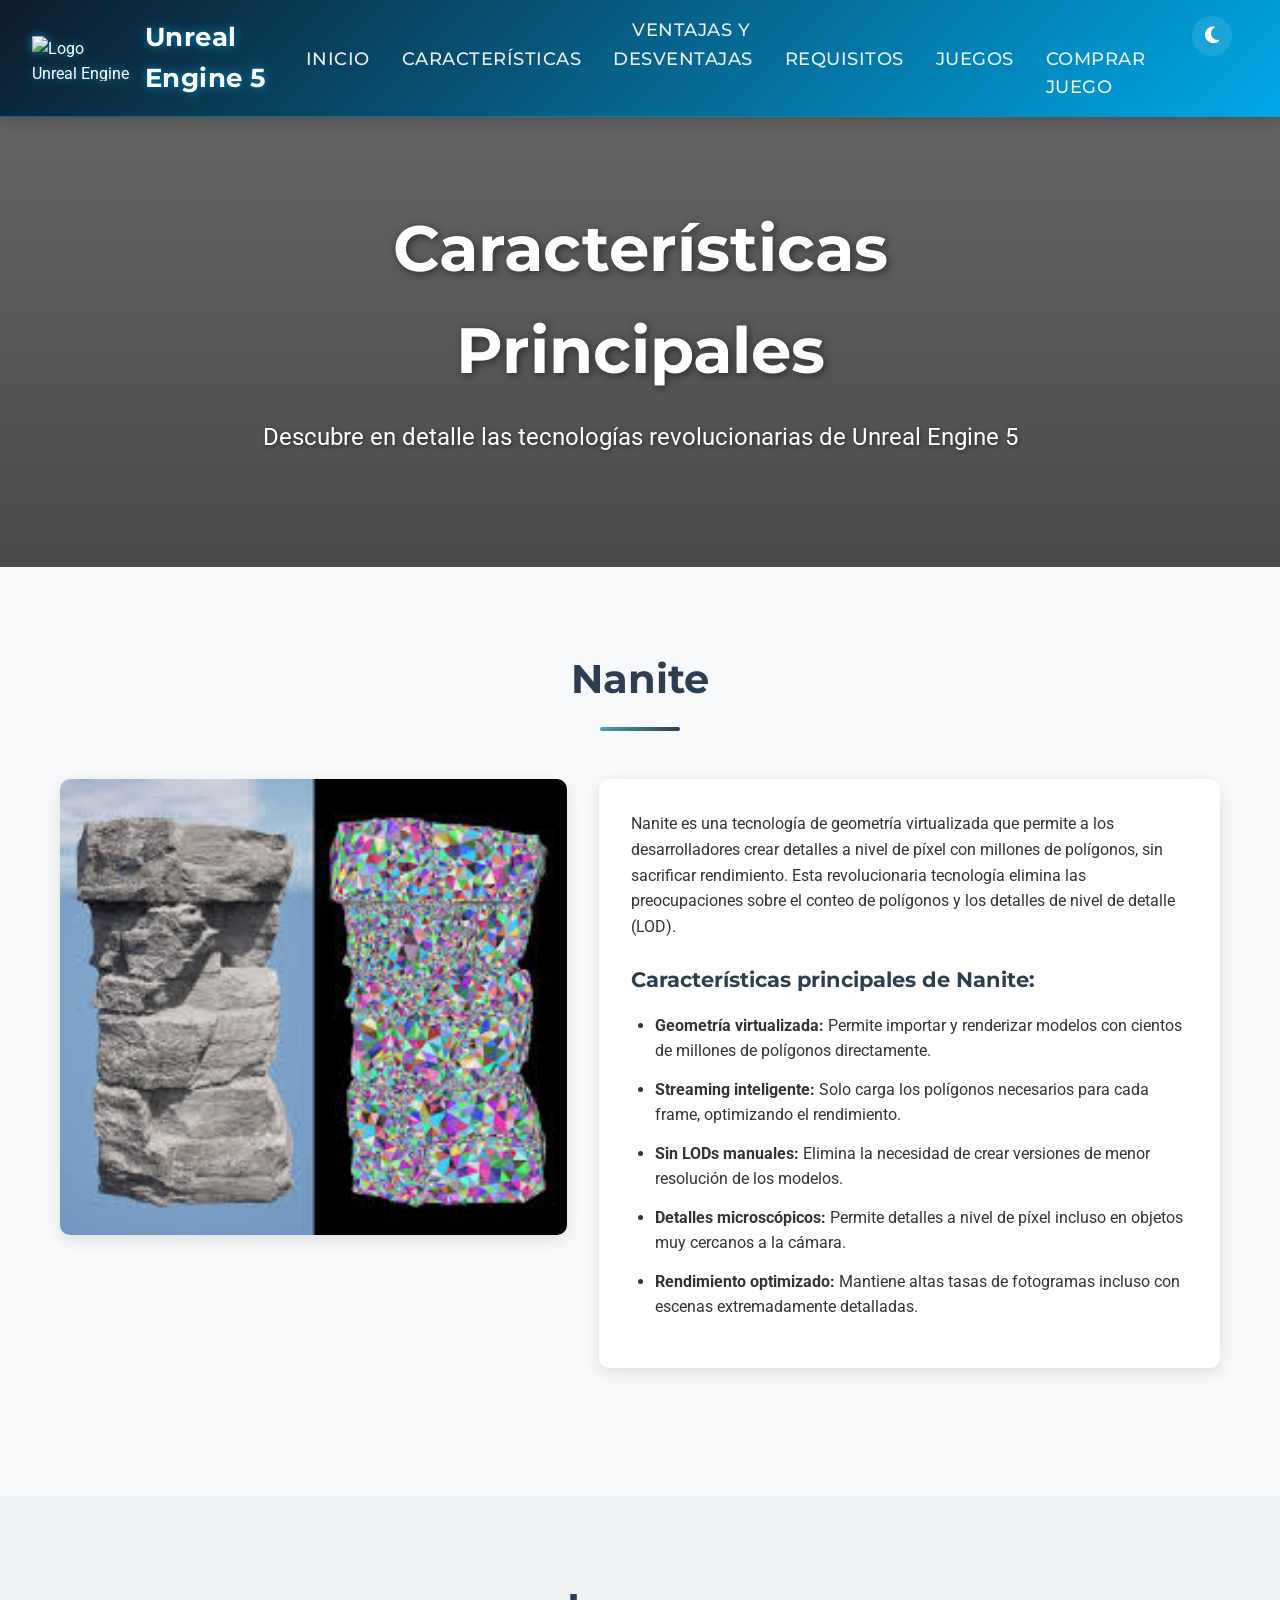
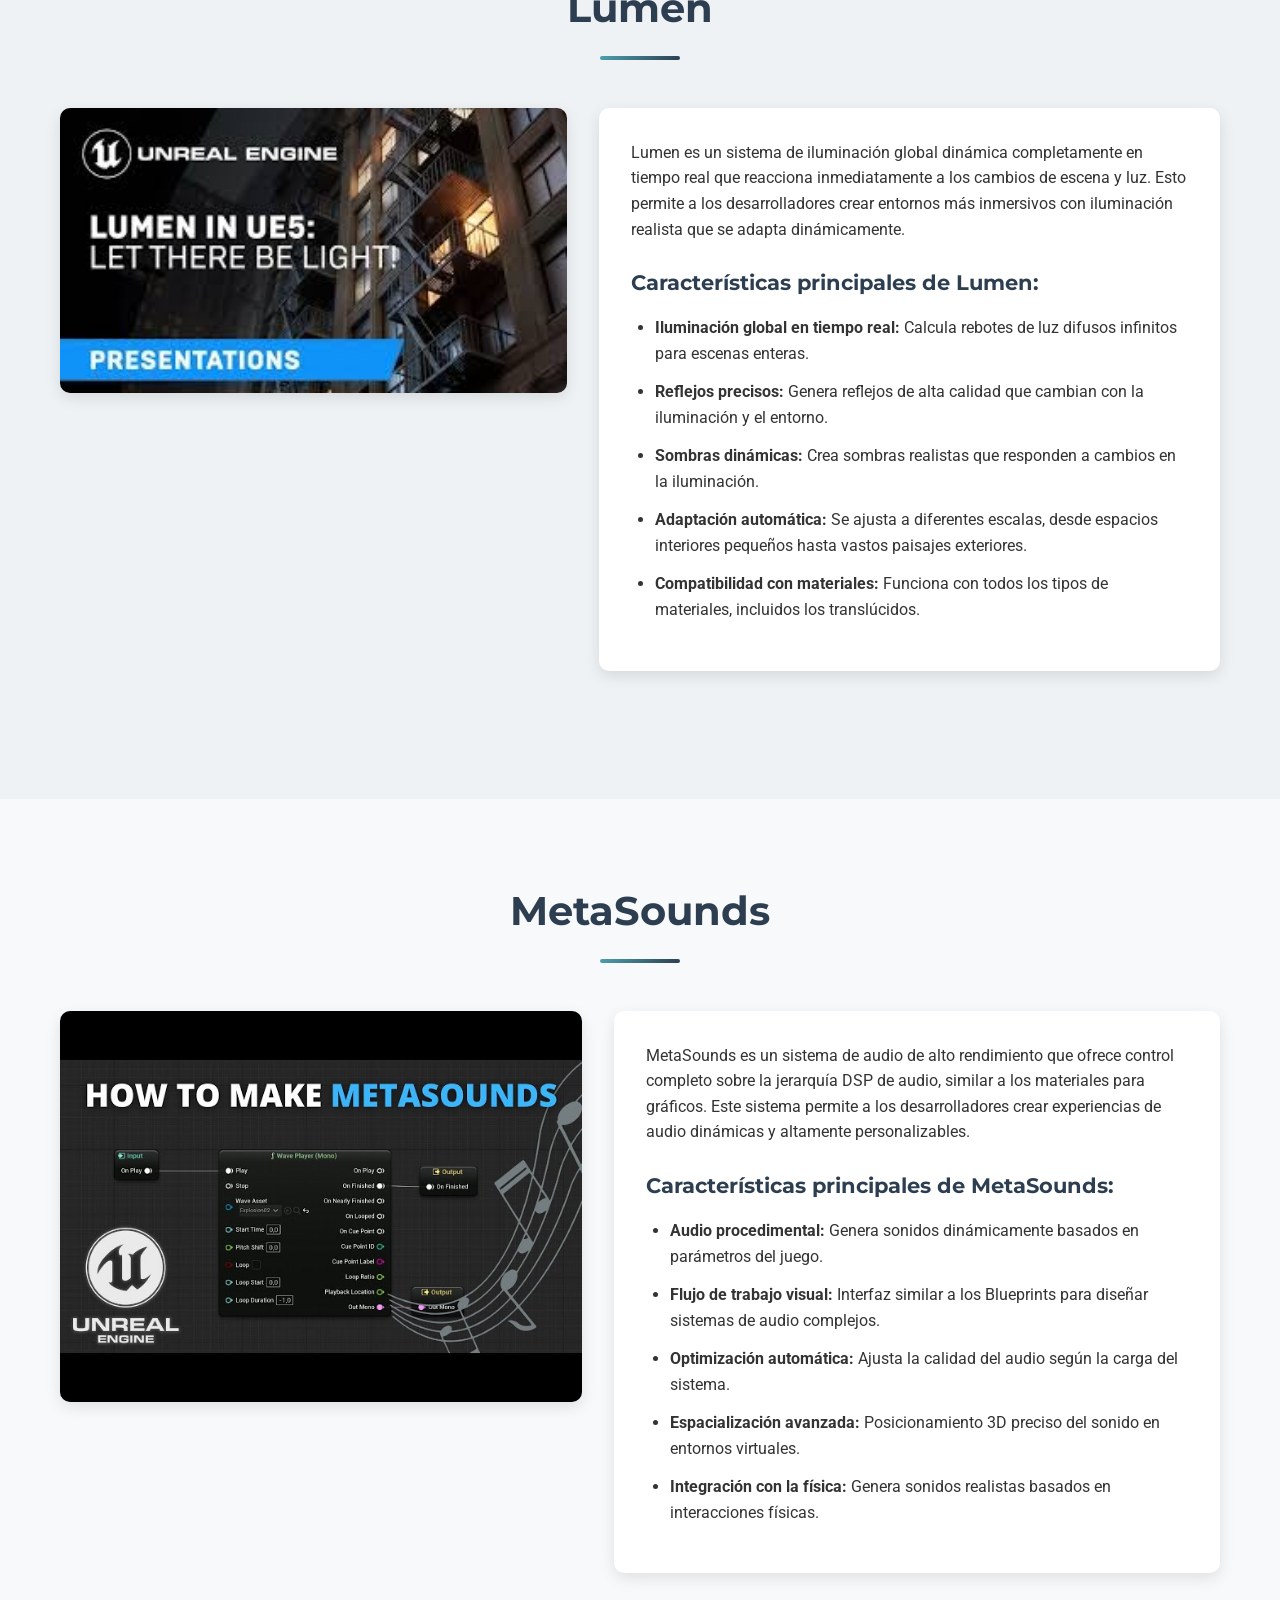
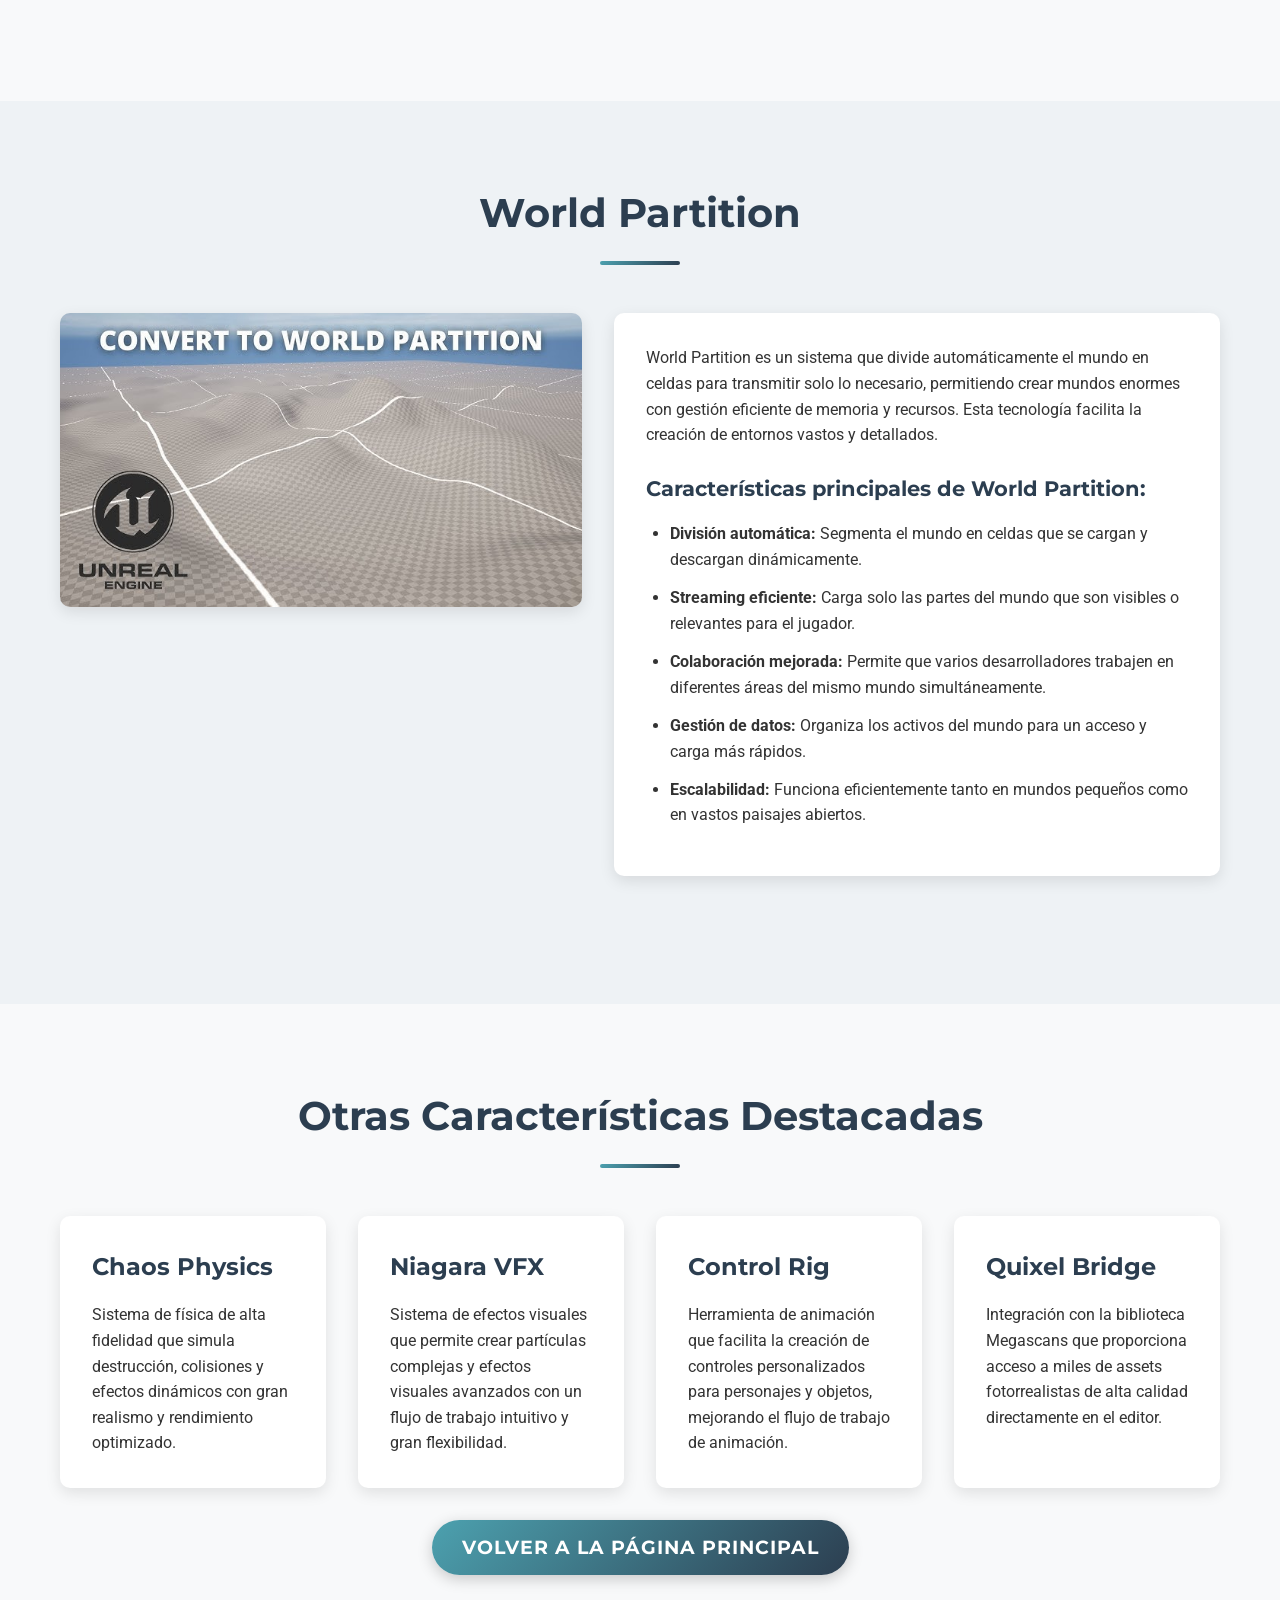
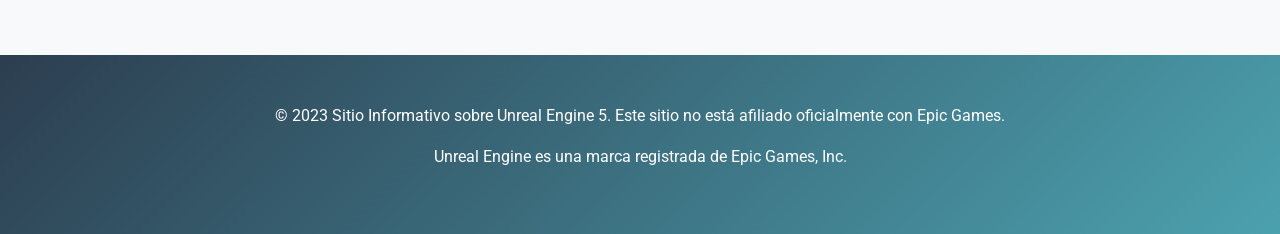
==== caracteristicas-principales.html @ cfc48476 "Initial commit: Unreal Engine 5 website" ====
<!DOCTYPE html>
<html lang="es">
<head>
    <meta charset="UTF-8">
    <meta name="viewport" content="width=device-width, initial-scale=1.0">
    <link rel="stylesheet" href="style.css">
    <link rel="stylesheet" href="https://cdnjs.cloudflare.com/ajax/libs/font-awesome/6.4.0/css/all.min.css">
    <script src="script.js" defer></script>
    <title>Características Principales de Unreal Engine 5</title>
    <link rel="preconnect" href="https://fonts.googleapis.com">
    <link rel="preconnect" href="https://fonts.gstatic.com" crossorigin>
    <link href="https://fonts.googleapis.com/css2?family=Montserrat:wght@400;500;700&family=Roboto:wght@300;400;700&display=swap" rel="stylesheet">
</head>
<body>
    <nav class="navbar">
        <div class="navbar__logo">
            <img src="https://upload.wikimedia.org/wikipedia/commons/d/da/Unreal_Engine_Logo.svg" alt="Logo Unreal Engine">
            <span>Unreal Engine 5</span>
        </div>
        <ul class="navbar__list">
            <li class="navbar__item"><a href="index.html#inicio">Inicio</a></li>
            <li class="navbar__item"><a href="index.html#caracteristicas">Características</a></li>
            <li class="navbar__item"><a href="index.html#ventajas">Ventajas y Desventajas</a></li>
            <li class="navbar__item"><a href="index.html#requisitos">Requisitos</a></li>
            <li class="navbar__item"><a href="index.html#juegos">Juegos</a></li>
            <li class="navbar__item"><a href="index.html#comprar">Comprar Juego</a></li>
            <li class="navbar__item">
                <button id="theme-toggle" class="theme-toggle" aria-label="Cambiar tema">
                    <i id="theme-icon" class="fas fa-moon"></i>
                </button>
            </li>
        </ul>
    </nav>

    <header class="hero hero--small">
        <div class="hero__content">
            <h1>Características Principales</h1>
            <p>Descubre en detalle las tecnologías revolucionarias de Unreal Engine 5</p>
        </div>
    </header>

    <main>
        <section class="section">
            <div class="container">
                <h2 class="section__title">Nanite</h2>
                <div class="feature-detailed">
                    <img src="assets/img/Nanite.jpg" alt="Nanite" class="feature-image">
                    <div class="feature-content">
                        <p>Nanite es una tecnología de geometría virtualizada que permite a los desarrolladores crear detalles a nivel de píxel con millones de polígonos, sin sacrificar rendimiento. Esta revolucionaria tecnología elimina las preocupaciones sobre el conteo de polígonos y los detalles de nivel de detalle (LOD).</p>
                        
                        <h3>Características principales de Nanite:</h3>
                        <ul>
                            <li><strong>Geometría virtualizada:</strong> Permite importar y renderizar modelos con cientos de millones de polígonos directamente.</li>
                            <li><strong>Streaming inteligente:</strong> Solo carga los polígonos necesarios para cada frame, optimizando el rendimiento.</li>
                            <li><strong>Sin LODs manuales:</strong> Elimina la necesidad de crear versiones de menor resolución de los modelos.</li>
                            <li><strong>Detalles microscópicos:</strong> Permite detalles a nivel de píxel incluso en objetos muy cercanos a la cámara.</li>
                            <li><strong>Rendimiento optimizado:</strong> Mantiene altas tasas de fotogramas incluso con escenas extremadamente detalladas.</li>
                        </ul>
                    </div>
                </div>
            </div>
        </section>

        <section class="section section--alt">
            <div class="container">
                <h2 class="section__title">Lumen</h2>
                <div class="feature-detailed">
                    <img src="assets/img/lumen.jpg" alt="Lumen" class="feature-image">
                    <div class="feature-content">
                        <p>Lumen es un sistema de iluminación global dinámica completamente en tiempo real que reacciona inmediatamente a los cambios de escena y luz. Esto permite a los desarrolladores crear entornos más inmersivos con iluminación realista que se adapta dinámicamente.</p>
                        
                        <h3>Características principales de Lumen:</h3>
                        <ul>
                            <li><strong>Iluminación global en tiempo real:</strong> Calcula rebotes de luz difusos infinitos para escenas enteras.</li>
                            <li><strong>Reflejos precisos:</strong> Genera reflejos de alta calidad que cambian con la iluminación y el entorno.</li>
                            <li><strong>Sombras dinámicas:</strong> Crea sombras realistas que responden a cambios en la iluminación.</li>
                            <li><strong>Adaptación automática:</strong> Se ajusta a diferentes escalas, desde espacios interiores pequeños hasta vastos paisajes exteriores.</li>
                            <li><strong>Compatibilidad con materiales:</strong> Funciona con todos los tipos de materiales, incluidos los translúcidos.</li>
                        </ul>
                    </div>
                </div>
            </div>
        </section>

        <section class="section">
            <div class="container">
                <h2 class="section__title">MetaSounds</h2>
                <div class="feature-detailed">
                    <img src="assets/img/metasounds.jpg" alt="MetaSounds" class="feature-image">
                    <div class="feature-content">
                        <p>MetaSounds es un sistema de audio de alto rendimiento que ofrece control completo sobre la jerarquía DSP de audio, similar a los materiales para gráficos. Este sistema permite a los desarrolladores crear experiencias de audio dinámicas y altamente personalizables.</p>
                        
                        <h3>Características principales de MetaSounds:</h3>
                        <ul>
                            <li><strong>Audio procedimental:</strong> Genera sonidos dinámicamente basados en parámetros del juego.</li>
                            <li><strong>Flujo de trabajo visual:</strong> Interfaz similar a los Blueprints para diseñar sistemas de audio complejos.</li>
                            <li><strong>Optimización automática:</strong> Ajusta la calidad del audio según la carga del sistema.</li>
                            <li><strong>Espacialización avanzada:</strong> Posicionamiento 3D preciso del sonido en entornos virtuales.</li>
                            <li><strong>Integración con la física:</strong> Genera sonidos realistas basados en interacciones físicas.</li>
                        </ul>
                    </div>
                </div>
            </div>
        </section>

        <section class="section section--alt">
            <div class="container">
                <h2 class="section__title">World Partition</h2>
                <div class="feature-detailed">
                    <img src="assets/img/World Partition.jpg" alt="World Partition" class="feature-image">
                    <div class="feature-content">
                        <p>World Partition es un sistema que divide automáticamente el mundo en celdas para transmitir solo lo necesario, permitiendo crear mundos enormes con gestión eficiente de memoria y recursos. Esta tecnología facilita la creación de entornos vastos y detallados.</p>
                        
                        <h3>Características principales de World Partition:</h3>
                        <ul>
                            <li><strong>División automática:</strong> Segmenta el mundo en celdas que se cargan y descargan dinámicamente.</li>
                            <li><strong>Streaming eficiente:</strong> Carga solo las partes del mundo que son visibles o relevantes para el jugador.</li>
                            <li><strong>Colaboración mejorada:</strong> Permite que varios desarrolladores trabajen en diferentes áreas del mismo mundo simultáneamente.</li>
                            <li><strong>Gestión de datos:</strong> Organiza los activos del mundo para un acceso y carga más rápidos.</li>
                            <li><strong>Escalabilidad:</strong> Funciona eficientemente tanto en mundos pequeños como en vastos paisajes abiertos.</li>
                        </ul>
                    </div>
                </div>
            </div>
        </section>

        <section class="section">
            <div class="container">
                <h2 class="section__title">Otras Características Destacadas</h2>
                <div class="features">
                    <div class="feature">
                        <h3>Chaos Physics</h3>
                        <p>Sistema de física de alta fidelidad que simula destrucción, colisiones y efectos dinámicos con gran realismo y rendimiento optimizado.</p>
                    </div>
                    <div class="feature">
                        <h3>Niagara VFX</h3>
                        <p>Sistema de efectos visuales que permite crear partículas complejas y efectos visuales avanzados con un flujo de trabajo intuitivo y gran flexibilidad.</p>
                    </div>
                    <div class="feature">
                        <h3>Control Rig</h3>
                        <p>Herramienta de animación que facilita la creación de controles personalizados para personajes y objetos, mejorando el flujo de trabajo de animación.</p>
                    </div>
                    <div class="feature">
                        <h3>Quixel Bridge</h3>
                        <p>Integración con la biblioteca Megascans que proporciona acceso a miles de assets fotorrealistas de alta calidad directamente en el editor.</p>
                    </div>
                </div>
                <div class="more-info-container">
                    <a href="index.html" class="btn btn-primary">Volver a la página principal</a>
                </div>
            </div>
        </section>
    </main>

    <footer class="footer">
        <div class="container">
            <p>© 2023 Sitio Informativo sobre Unreal Engine 5. Este sitio no está afiliado oficialmente con Epic Games.</p>
            <p>Unreal Engine es una marca registrada de Epic Games, Inc.</p>
        </div>
    </footer>
</body>
</html>
---- style.css ----
/* Variables para el modo claro y oscuro */
:root {
    /* Colores modo claro (default) */
    --bg-color: #f8f9fa;
    --text-color: #333;
    --section-alt-bg: #eef2f5;
    --card-bg: white;
    --card-shadow: rgba(0, 0, 0, 0.1);
    --title-color: #2c3e50;
    --navbar-gradient-start: #0d1b2a;
    --navbar-gradient-end: #00a8e8;
    --navbar-shadow: rgba(0, 168, 232, 0.3);
    --btn-gradient-start: #4ca1af;
    --btn-gradient-end: #2c3e50;
    --footer-gradient-start: #2c3e50;
    --footer-gradient-end: #4ca1af;
    --transition-time: 0.3s;
}

/* Modo oscuro */
.dark-mode {
    --bg-color: #121212;
    --text-color: #e0e0e0;
    --section-alt-bg: #1e1e1e;
    --card-bg: #2d2d2d;
    --card-shadow: rgba(0, 0, 0, 0.3);
    --title-color: #00a8e8;
    /* Mantenemos los colores originales del navbar en modo oscuro */
    --navbar-gradient-start: #0d1b2a;
    --navbar-gradient-end: #00a8e8;
    --navbar-shadow: rgba(0, 168, 232, 0.3);
    --btn-gradient-start: #004c6d;
    --btn-gradient-end: #121212;
    --footer-gradient-start: #121212;
    --footer-gradient-end: #004c6d;
}

/* Estilos generales */
* {
    margin: 0;
    padding: 0;
    box-sizing: border-box;
}

body {
    font-family: 'Roboto', sans-serif;
    line-height: 1.6;
    color: var(--text-color);
    background-color: var(--bg-color);
    transition: background-color var(--transition-time) ease, color var(--transition-time) ease;
}

.container {
    max-width: 1200px;
    margin: 0 auto;
    padding: 0 20px;
}

/* Estilos para el navbar - Estilo Unreal Engine */
.navbar {
    background: linear-gradient(135deg, var(--navbar-gradient-start) 0%, var(--navbar-gradient-end) 100%);
    padding: 1rem 0;
    box-shadow: 0 4px 20px var(--navbar-shadow);
    position: sticky;
    top: 0;
    z-index: 100;
    display: flex;
    justify-content: space-between;
    align-items: center;
    padding: 1rem 2rem;
    border-bottom: 1px solid rgba(0, 168, 232, 0.5);
    transition: background var(--transition-time) ease, box-shadow var(--transition-time) ease;
}

/* Aseguramos que la navbar mantenga su estilo en modo oscuro */
.dark-mode .navbar {
    background: linear-gradient(135deg, #0d1b2a 0%, #00a8e8 100%);
    box-shadow: 0 4px 20px rgba(0, 168, 232, 0.3);
}

/* Mantenemos el estilo de los elementos de la navbar en modo oscuro */
.dark-mode .navbar__logo span {
    color: white;
    text-shadow: 0 0 10px rgba(0, 168, 232, 0.7);
}

.dark-mode .navbar__item a {
    color: #ecf0f1;
}

.dark-mode .navbar__item a:hover {
    color: #00a8e8;
    background-color: rgba(13, 27, 42, 0.8);
    box-shadow: 0 0 12px rgba(0, 168, 232, 0.6);
    border: 1px solid rgba(0, 168, 232, 0.3);
}

.dark-mode .navbar__item a::after {
    background: #00a8e8;
}

.navbar__logo {
    display: flex;
    align-items: center;
    color: white;
}

.navbar__logo img {
    height: 45px;
    margin-right: 12px;
    filter: drop-shadow(0 0 5px rgba(0, 168, 232, 0.7));
}

.navbar__logo span {
    font-family: 'Montserrat', sans-serif;
    font-weight: 700;
    font-size: 1.6rem;
    text-shadow: 0 0 10px rgba(0, 168, 232, 0.7);
    letter-spacing: 0.5px;
}

.navbar__list {
    display: flex;
    justify-content: center;
    list-style: none;
    margin: 0;
    padding: 0;
}

.navbar__item {
    margin: 0 1rem;
    position: relative;
}

.navbar__item a {
    color: #ecf0f1;
    text-decoration: none;
    font-family: 'Montserrat', sans-serif;
    font-size: 1.1rem;
    font-weight: 500;
    padding: 0.6rem 1.2rem;
    transition: all 0.3s cubic-bezier(0.25, 0.8, 0.25, 1);
    border-radius: 4px;
    letter-spacing: 0.5px;
    text-transform: uppercase;
}

/* Efecto hover estilo Unreal Engine */
.navbar__item a:hover {
    color: #00a8e8;
    background-color: rgba(13, 27, 42, 0.8);
    transform: translateY(-2px);
    box-shadow: 0 0 12px rgba(0, 168, 232, 0.6);
    border: 1px solid rgba(0, 168, 232, 0.3);
}

/* Efecto de iluminación estilo Unreal Engine */
.navbar__item a::before {
    content: '';
    position: absolute;
    top: 0;
    left: 0;
    width: 100%;
    height: 100%;
    background: radial-gradient(circle at center, rgba(0,168,232,0.3) 0%, transparent 70%);
    opacity: 0;
    transition: opacity 0.3s ease;
}

.navbar__item a:hover::before {
    opacity: 1;
}

/* Efecto de línea inferior en hover */
.navbar__item a::after {
    content: '';
    position: absolute;
    bottom: 0;
    left: 50%;
    width: 0;
    height: 2px;
    background: #00a8e8;
    transition: all 0.3s ease;
    transform: translateX(-50%);
}

.navbar__item a:hover::after {
    width: 80%;
}

/* Hero section */
.hero {
    height: 100vh;
    background: linear-gradient(rgba(0, 0, 0, 0.6), rgba(0, 0, 0, 0.7)), url('https://cdn2.unrealengine.com/unreal-engine-5-1-features-for-fortnite-chapter-4-header-1920x1080-f7a7c2d23dc6.jpg');
    background-size: cover;
    background-position: center;
    display: flex;
    align-items: center;
    justify-content: center;
    text-align: center;
    color: white;
    position: relative;
    overflow: hidden;
}

.hero::before {
    content: '';
    position: absolute;
    top: 0;
    left: 0;
    width: 100%;
    height: 100%;
    background: url('https://cdn2.unrealengine.com/unreal-engine-5-1-features-for-fortnite-chapter-4-header-1920x1080-f7a7c2d23dc6.jpg');
    background-size: cover;
    background-position: center;
    opacity: 0.4;
    z-index: -1;
    animation: heroZoom 20s infinite alternate ease-in-out;
}

@keyframes heroZoom {
    0% {
        transform: scale(1);
    }
    100% {
        transform: scale(1.1);
    }
}

.hero__content {
    max-width: 800px;
    padding: 0 20px;
}

.hero__content h1 {
    font-family: 'Montserrat', sans-serif;
    font-size: 4rem;
    margin-bottom: 1rem;
    text-shadow: 2px 2px 8px rgba(0, 0, 0, 0.5);
}

.hero__content p {
    font-size: 1.5rem;
    margin-bottom: 2rem;
    text-shadow: 1px 1px 4px rgba(0, 0, 0, 0.5);
}

.hero__image {
    max-width: 100%;
    height: auto;
    margin: 1rem auto 2rem;
    border-radius: 8px;
    box-shadow: 0 4px 15px rgba(0, 0, 0, 0.5);
    transition: transform 0.3s ease, box-shadow 0.3s ease;
}

.hero__image:hover {
    transform: scale(1.02);
    box-shadow: 0 6px 20px rgba(0, 0, 0, 0.7);
}

.btn {
    display: inline-block;
    padding: 12px 30px;
    border-radius: 50px;
    text-decoration: none;
    font-weight: 700;
    font-family: 'Montserrat', sans-serif;
    transition: all 0.3s ease;
}

.btn-primary {
    background: linear-gradient(135deg, var(--btn-gradient-start) 0%, var(--btn-gradient-end) 100%);
    color: white;
    box-shadow: 0 4px 15px rgba(0, 0, 0, 0.2);
    transition: all var(--transition-time) ease;
    position: relative;
    overflow: hidden;
    z-index: 1;
    font-size: 1.2rem;
    letter-spacing: 1px;
    text-transform: uppercase;
}

.btn-primary::before {
    content: '';
    position: absolute;
    top: 0;
    left: 0;
    width: 100%;
    height: 100%;
    background: url('https://cdn2.unrealengine.com/ue-logo-white-e34b6ba9383f.svg') no-repeat;
    background-size: 25px;
    background-position: 12px center;
    opacity: 0.8;
    z-index: -1;
    transform: translateX(-100%);
    transition: transform 0.4s ease;
}

.btn-primary:hover {
    transform: translateY(-3px);
    box-shadow: 0 6px 20px rgba(0, 0, 0, 0.3);
    padding-left: 45px;
}

.btn-primary:hover::before {
    transform: translateX(0);
}

/* Efecto de brillo para el botón Descubrir más */
.hero .btn-primary {
    animation: pulse 2s infinite;
    box-shadow: 0 0 15px rgba(0, 168, 232, 0.5);
    border: 1px solid rgba(0, 168, 232, 0.3);
}

.hero .btn-primary i {
    margin-left: 8px;
    transition: transform 0.3s ease;
}

.hero .btn-primary:hover i {
    transform: translateX(5px);
}

@keyframes pulse {
    0% {
        box-shadow: 0 0 15px rgba(0, 168, 232, 0.5);
    }
    50% {
        box-shadow: 0 0 25px rgba(0, 168, 232, 0.8);
    }
    100% {
        box-shadow: 0 0 15px rgba(0, 168, 232, 0.5);
    }
}

/* Section styles */
.section {
    padding: 5rem 0;
}

.section--alt {
    background-color: var(--section-alt-bg);
    transition: background-color var(--transition-time) ease;
}

.section__title {
    text-align: center;
    font-family: 'Montserrat', sans-serif;
    font-size: 2.5rem;
    margin-bottom: 3rem;
    color: var(--title-color);
    position: relative;
    transition: color var(--transition-time) ease;
}

.section__title::after {
    content: '';
    display: block;
    width: 80px;
    height: 4px;
    background: linear-gradient(135deg, var(--btn-gradient-start) 0%, var(--btn-gradient-end) 100%);
    margin: 1rem auto 0;
    border-radius: 2px;
    transition: background var(--transition-time) ease;
}

/* Features section */
.features {
    display: grid;
    grid-template-columns: repeat(auto-fit, minmax(250px, 1fr));
    gap: 2rem;
}

.feature {
    background-color: var(--card-bg);
    padding: 2rem;
    border-radius: 10px;
    box-shadow: 0 5px 15px var(--card-shadow);
    transition: transform 0.3s ease, background-color var(--transition-time) ease, box-shadow var(--transition-time) ease;
}

.feature:hover {
    transform: translateY(-10px);
}

.feature h3 {
    font-family: 'Montserrat', sans-serif;
    color: var(--title-color);
    margin-bottom: 1rem;
    font-size: 1.5rem;
    transition: color var(--transition-time) ease;
}

/* Pros and Cons section */
.pros-cons {
    display: grid;
    grid-template-columns: repeat(auto-fit, minmax(300px, 1fr));
    gap: 2rem;
}

.pros, .cons {
    background-color: var(--card-bg);
    padding: 2rem;
    border-radius: 10px;
    box-shadow: 0 5px 15px var(--card-shadow);
    transition: background-color var(--transition-time) ease, box-shadow var(--transition-time) ease;
}

.pros h3, .cons h3 {
    font-family: 'Montserrat', sans-serif;
    margin-bottom: 1.5rem;
    font-size: 1.5rem;
    text-align: center;
}

.pros h3 {
    color: #27ae60;
}

.cons h3 {
    color: #e74c3c;
}

.pros ul, .cons ul {
    padding-left: 1.5rem;
}

.pros li, .cons li {
    margin-bottom: 0.8rem;
}

/* Requirements section */
.requirements {
    display: grid;
    grid-template-columns: repeat(auto-fit, minmax(300px, 1fr));
    gap: 2rem;
}

.requirement {
    background-color: var(--card-bg);
    padding: 2rem;
    border-radius: 10px;
    box-shadow: 0 5px 15px var(--card-shadow);
    transition: background-color var(--transition-time) ease, box-shadow var(--transition-time) ease;
}

.requirement h3 {
    font-family: 'Montserrat', sans-serif;
    color: var(--title-color);
    margin-bottom: 1.5rem;
    font-size: 1.5rem;
    text-align: center;
    transition: color var(--transition-time) ease;
}

.requirement ul {
    padding-left: 1.5rem;
}

.requirement li {
    margin-bottom: 0.8rem;
}

/* Games section */
.games {
    display: grid;
    grid-template-columns: repeat(auto-fit, minmax(280px, 1fr));
    gap: 2rem;
}

.game {
    background-color: var(--card-bg);
    border-radius: 10px;
    overflow: hidden;
    box-shadow: 0 5px 15px var(--card-shadow);
    transition: transform 0.3s ease, background-color var(--transition-time) ease, box-shadow var(--transition-time) ease;
}

.game:hover {
    transform: translateY(-10px);
}

.game img {
    width: 100%;
    height: 180px;
    object-fit: cover;
}

.game h3 {
    font-family: 'Montserrat', sans-serif;
    color: var(--title-color);
    padding: 1.5rem 1.5rem 0.5rem;
    font-size: 1.3rem;
    transition: color var(--transition-time) ease;
}

.game p {
    padding: 0 1.5rem 1.5rem;
    color: var(--text-color);
    transition: color var(--transition-time) ease;
}

/* Estilos para la sección de trailers */
.section__description {
    text-align: center;
    max-width: 800px;
    margin: 0 auto 2rem;
    font-size: 1.1rem;
    color: var(--text-color);
}

.trailers {
    display: grid;
    grid-template-columns: repeat(auto-fill, minmax(500px, 1fr));
    gap: 2.5rem;
    margin-top: 2rem;
}

.trailer {
    background-color: var(--card-bg);
    border-radius: 8px;
    overflow: hidden;
    box-shadow: 0 5px 15px var(--card-shadow);
    transition: transform 0.3s ease, box-shadow 0.3s ease;
    padding-bottom: 1rem;
}

.trailer:hover {
    transform: translateY(-10px);
    box-shadow: 0 15px 30px var(--card-shadow);
}

.trailer h3 {
    padding: 1rem 1rem 0.5rem;
    color: var(--title-color);
    font-family: 'Montserrat', sans-serif;
    text-align: center;
    font-size: 1.4rem;
}

.trailer p {
    padding: 0.5rem 1rem 1rem;
    font-size: 0.95rem;
    text-align: center;
}

.video-container {
    position: relative;
    padding-bottom: 56.25%; /* Proporción 16:9 */
    height: 0;
    overflow: hidden;
    margin-bottom: 1rem;
}

.video-container iframe {
    position: absolute;
    top: 0;
    left: 0;
    width: 100%;
    height: 100%;
    border: none;
}

/* Ajustes responsivos para trailers */
@media (max-width: 768px) {
    .trailers {
        grid-template-columns: 1fr;
    }
}

/* Footer */
.footer {
    background: linear-gradient(135deg, var(--footer-gradient-start) 0%, var(--footer-gradient-end) 100%);
    color: white;
    padding: 3rem 0;
    text-align: center;
    transition: background var(--transition-time) ease;
}

.footer p {
    margin-bottom: 1rem;
}

/* Estilos para la sección de Comprar Juego */
.game-cards {
    display: grid;
    grid-template-columns: repeat(auto-fill, minmax(280px, 1fr));
    gap: 2rem;
    margin-top: 2rem;
}

.game-card {
    background-color: var(--card-bg);
    border-radius: 10px;
    overflow: hidden;
    box-shadow: 0 5px 15px var(--card-shadow);
    transition: transform 0.3s ease, box-shadow 0.3s ease, background-color var(--transition-time) ease;
    display: flex;
    flex-direction: column;
}

.game-card:hover {
    transform: translateY(-10px);
    box-shadow: 0 15px 30px var(--card-shadow);
}

.game-card__image {
    width: 100%;
    height: 180px;
    object-fit: cover;
}

.game-card__content {
    padding: 1.5rem;
    flex-grow: 1;
    display: flex;
    flex-direction: column;
}

.game-card__title {
    font-family: 'Montserrat', sans-serif;
    color: var(--title-color);
    font-size: 1.3rem;
    margin-bottom: 0.5rem;
    transition: color var(--transition-time) ease;
}

.game-card__genre {
    color: #00a8e8;
    font-size: 0.9rem;
    margin-bottom: 1rem;
}

.game-card__description {
    color: var(--text-color);
    font-size: 0.9rem;
    margin-bottom: 1.5rem;
    flex-grow: 1;
    transition: color var(--transition-time) ease;
}

.game-card__price {
    font-weight: bold;
    font-size: 1.2rem;
    margin-bottom: 1rem;
    color: var(--title-color);
    transition: color var(--transition-time) ease;
}

.game-card__buttons {
    display: flex;
    justify-content: space-between;
    gap: 0.5rem;
}

.btn-sm {
    padding: 8px 16px;
    font-size: 0.9rem;
}

/* Estilos para la página de detalles del juego */
.page-header {
    background: linear-gradient(rgba(0, 0, 0, 0.7), rgba(0, 0, 0, 0.8)), url('https://cdn2.unrealengine.com/unreal-engine-5-1-features-for-fortnite-chapter-4-header-1920x1080-f7a7c2d23dc6.jpg');
    background-size: cover;
    background-position: center;
    color: white;
    padding: 5rem 0;
    text-align: center;
}

.page-header h1 {
    font-family: 'Montserrat', sans-serif;
    font-size: 3rem;
    margin-bottom: 1rem;
    text-shadow: 2px 2px 8px rgba(0, 0, 0, 0.5);
}

.page-header p {
    font-size: 1.2rem;
    max-width: 800px;
    margin: 0 auto;
    text-shadow: 1px 1px 4px rgba(0, 0, 0, 0.5);
}

.game-details {
    display: grid;
    grid-template-columns: 1fr 2fr;
    gap: 2rem;
}

.game-details__image img {
    width: 100%;
    border-radius: 10px;
    box-shadow: 0 5px 15px var(--card-shadow);
}

.game-details__info {
    background-color: var(--card-bg);
    padding: 2rem;
    border-radius: 10px;
    box-shadow: 0 5px 15px var(--card-shadow);
    transition: background-color var(--transition-time) ease, box-shadow var(--transition-time) ease;
}

.game-details__info h2 {
    font-family: 'Montserrat', sans-serif;
    color: var(--title-color);
    font-size: 2rem;
    margin-bottom: 1rem;
    transition: color var(--transition-time) ease;
}

.game-details__meta {
    display: flex;
    flex-wrap: wrap;
    gap: 1.5rem;
    margin-bottom: 1.5rem;
    color: var(--text-color);
    font-size: 0.9rem;
    transition: color var(--transition-time) ease;
}

.game-details__meta span i {
    margin-right: 0.5rem;
    color: #00a8e8;
}

.game-details__price {
    font-size: 1.8rem;
    font-weight: bold;
    margin-bottom: 1.5rem;
    color: var(--title-color);
    transition: color var(--transition-time) ease;
}

.game-details__description {
    margin-bottom: 2rem;
    line-height: 1.6;
    color: var(--text-color);
    transition: color var(--transition-time) ease;
}

.game-details__stores h3 {
    font-family: 'Montserrat', sans-serif;
    color: var(--title-color);
    font-size: 1.3rem;
    margin-bottom: 1rem;
    transition: color var(--transition-time) ease;
}

.store-buttons {
    display: flex;
    gap: 1rem;
    flex-wrap: wrap;
}

.store-button {
    display: inline-flex;
    align-items: center;
    padding: 0.8rem 1.5rem;
    border-radius: 50px;
    text-decoration: none;
    font-weight: 700;
    color: white;
    transition: all 0.3s ease;
    box-shadow: 0 4px 10px rgba(0, 0, 0, 0.2);
}

.store-button i {
    margin-right: 0.5rem;
    font-size: 1.2rem;
}

.store-button--xbox {
    background-color: #107C10;
}

.store-button--steam {
    background-color: #171a21;
}

.store-button--epic {
    background-color: #2a2a2a;
}

.store-button:hover {
    transform: translateY(-3px);
    box-shadow: 0 6px 15px rgba(0, 0, 0, 0.3);
}

.store-button--disabled {
    background-color: #6c757d;
    cursor: not-allowed;
    opacity: 0.7;
}

.store-button--disabled:hover {
    transform: none;
    box-shadow: 0 4px 10px rgba(0, 0, 0, 0.2);
}

.game-features {
    display: grid;
    grid-template-columns: repeat(auto-fill, minmax(300px, 1fr));
    gap: 1.5rem;
}

.game-feature {
    background-color: var(--card-bg);
    padding: 1.5rem;
    border-radius: 8px;
    box-shadow: 0 3px 10px var(--card-shadow);
    transition: transform 0.3s ease, background-color var(--transition-time) ease;
}

.game-feature:hover {
    transform: translateY(-5px);
}

.game-feature i {
    color: #00a8e8;
    margin-right: 0.5rem;
}

.game-screenshots {
    display: grid;
    grid-template-columns: repeat(auto-fill, minmax(300px, 1fr));
    gap: 1.5rem;
    margin-top: 2rem;
}

.game-screenshot img {
    width: 100%;
    border-radius: 8px;
    box-shadow: 0 3px 10px var(--card-shadow);
    transition: transform 0.3s ease;
}

.game-screenshot img:hover {
    transform: scale(1.03);
}

.related-games {
    display: grid;
    grid-template-columns: repeat(auto-fill, minmax(250px, 1fr));
    gap: 2rem;
    margin-top: 2rem;
}

.related-game {
    background-color: var(--card-bg);
    border-radius: 10px;
    overflow: hidden;
    box-shadow: 0 5px 15px var(--card-shadow);
    transition: transform 0.3s ease, background-color var(--transition-time) ease;
}

.related-game:hover {
    transform: translateY(-10px);
}

.related-game img {
    width: 100%;
    height: 150px;
    object-fit: cover;
}

.related-game h3 {
    font-family: 'Montserrat', sans-serif;
    color: var(--title-color);
    padding: 1rem 1rem 0.5rem;
    font-size: 1.2rem;
    transition: color var(--transition-time) ease;
}

.related-game p {
    padding: 0 1rem 1rem;
    color: var(--text-color);
    font-size: 0.9rem;
    transition: color var(--transition-time) ease;
}

.related-game .btn {
    margin: 0 1rem 1rem;
}

@media (max-width: 768px) {
    .game-details {
        grid-template-columns: 1fr;
    }
    
    .store-buttons {
        flex-direction: column;
    }
}

/* Animations */
.section--hidden {
    opacity: 0;
    transform: translateY(30px);
}

.section.visible {
    opacity: 1;
    transform: translateY(0);
    transition: opacity 1s ease, transform 1s ease;
}

.feature, .game {
    opacity: 0;
    transform: translateY(20px);
}

.feature.animate, .game.animate {
    opacity: 1;
    transform: translateY(0);
    transition: opacity 0.5s ease, transform 0.5s ease;
}

/* Botón de cambio de modo */
.theme-toggle {
    display: flex;
    align-items: center;
    justify-content: center;
    width: 40px;
    height: 40px;
    border-radius: 50%;
    background-color: rgba(255, 255, 255, 0.1);
    color: white;
    cursor: pointer;
    border: none;
    outline: none;
    margin-left: 15px;
    transition: all 0.3s ease;
}

.theme-toggle:hover {
    background-color: rgba(255, 255, 255, 0.2);
    transform: scale(1.1);
}

.theme-toggle i {
    font-size: 1.2rem;
}

/* Estilos para la página de características detalladas */
.hero--small {
    height: 50vh;
}

.feature-detailed {
    display: flex;
    flex-direction: column;
    gap: 2rem;
    margin-bottom: 3rem;
}

.feature-image {
    width: 100%;
    border-radius: 10px;
    box-shadow: 0 5px 15px var(--card-shadow);
    transition: transform 0.3s ease, box-shadow var(--transition-time) ease;
}

.feature-image:hover {
    transform: scale(1.02);
    box-shadow: 0 8px 25px var(--card-shadow);
}

.feature-content {
    background-color: var(--card-bg);
    padding: 2rem;
    border-radius: 10px;
    box-shadow: 0 5px 15px var(--card-shadow);
    transition: background-color var(--transition-time) ease, box-shadow var(--transition-time) ease;
}

.feature-content h3 {
    font-family: 'Montserrat', sans-serif;
    color: var(--title-color);
    margin: 1.5rem 0 1rem;
    font-size: 1.3rem;
    transition: color var(--transition-time) ease;
}

.feature-content ul {
    padding-left: 1.5rem;
    margin-bottom: 1rem;
}

.feature-content li {
    margin-bottom: 0.8rem;
}

.more-info-container {
    display: flex;
    justify-content: center;
    margin-top: 2rem;
}

/* Responsive design */
@media (max-width: 768px) {
    .navbar {
        flex-direction: column;
        padding: 1rem;
    }
    
    .navbar__logo {
        margin-bottom: 1rem;
    }
    
    .navbar__list {
        flex-direction: column;
        align-items: center;
    }
    
    .navbar__item {
        margin: 0.5rem 0;
    }
    
    .hero__content h1 {
        font-size: 2.5rem;
    }
    
    .hero__content p {
        font-size: 1.2rem;
    }
    
    .section__title {
        font-size: 2rem;
    }
}

@media (min-width: 992px) {
    .feature-detailed {
        flex-direction: row;
        align-items: flex-start;
    }
    
    .feature-image {
        width: 45%;
    }
    
    .feature-content {
        width: 55%;
    }
}
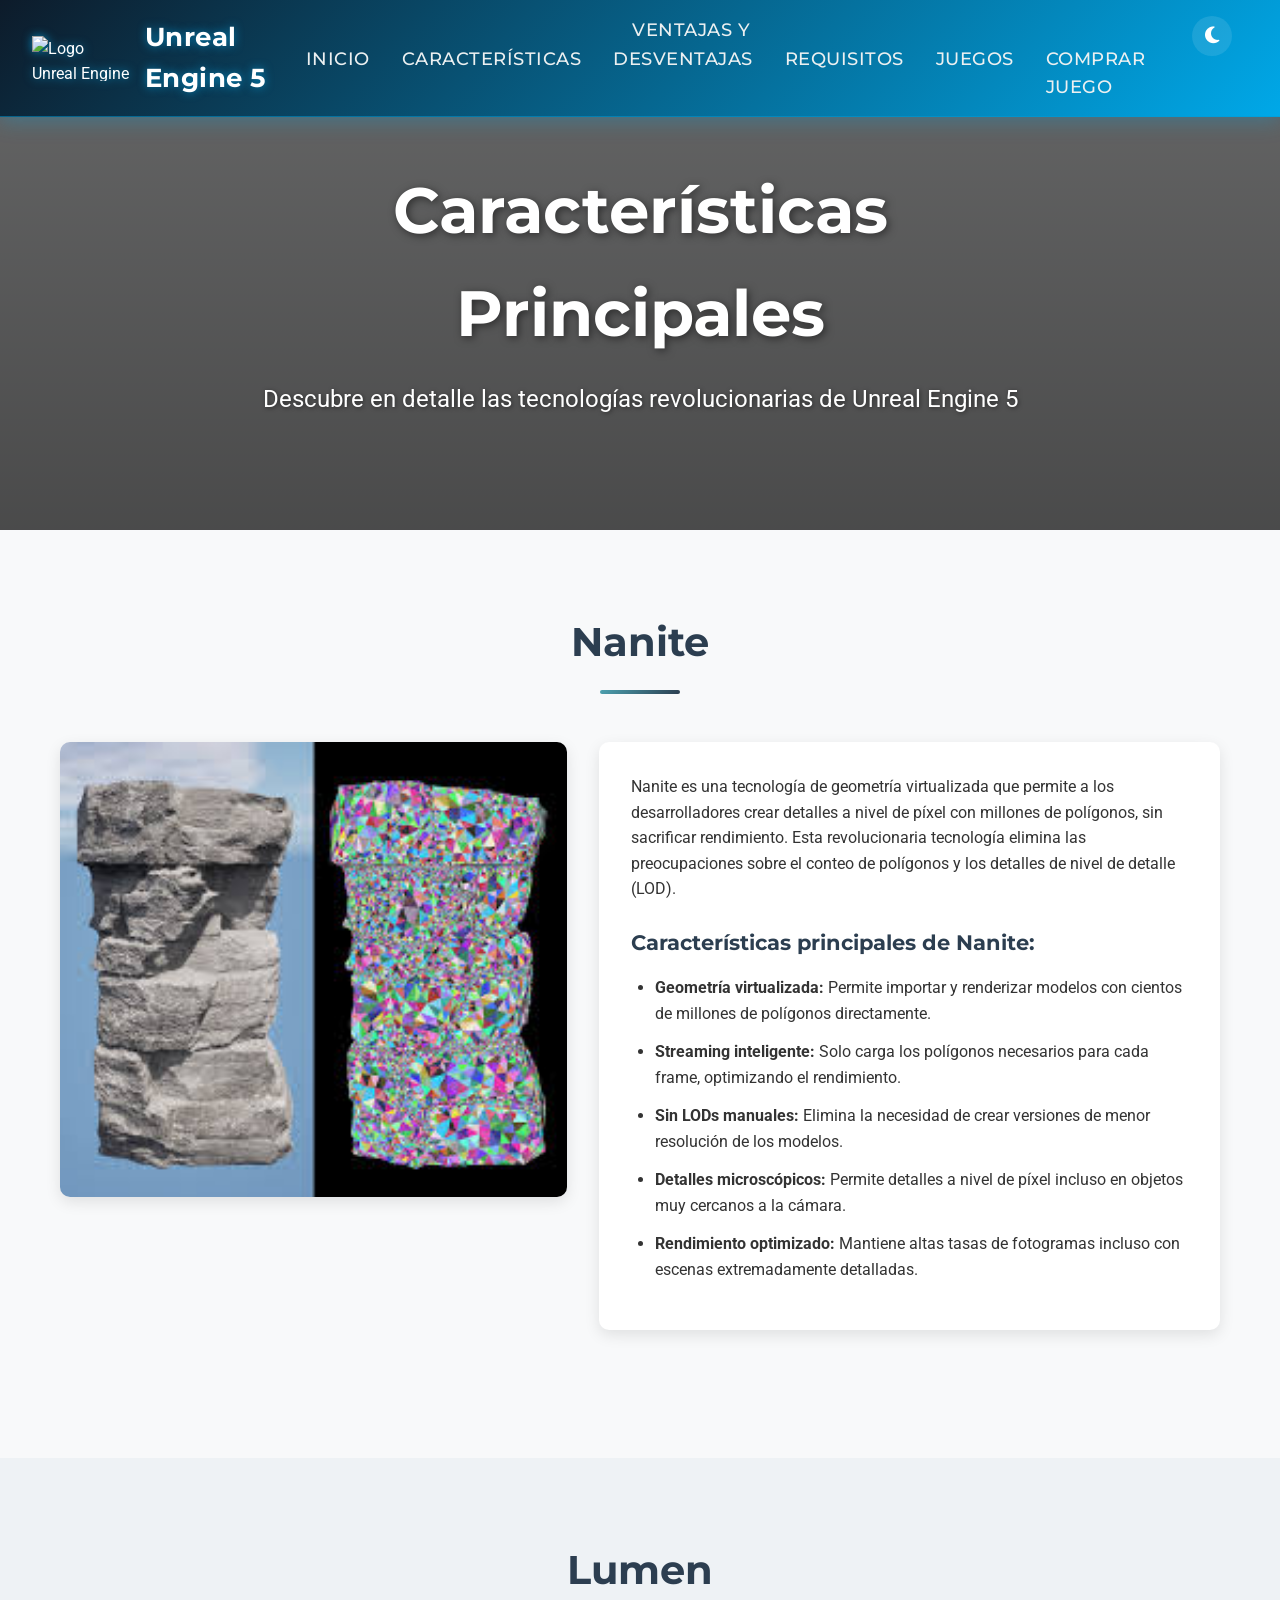
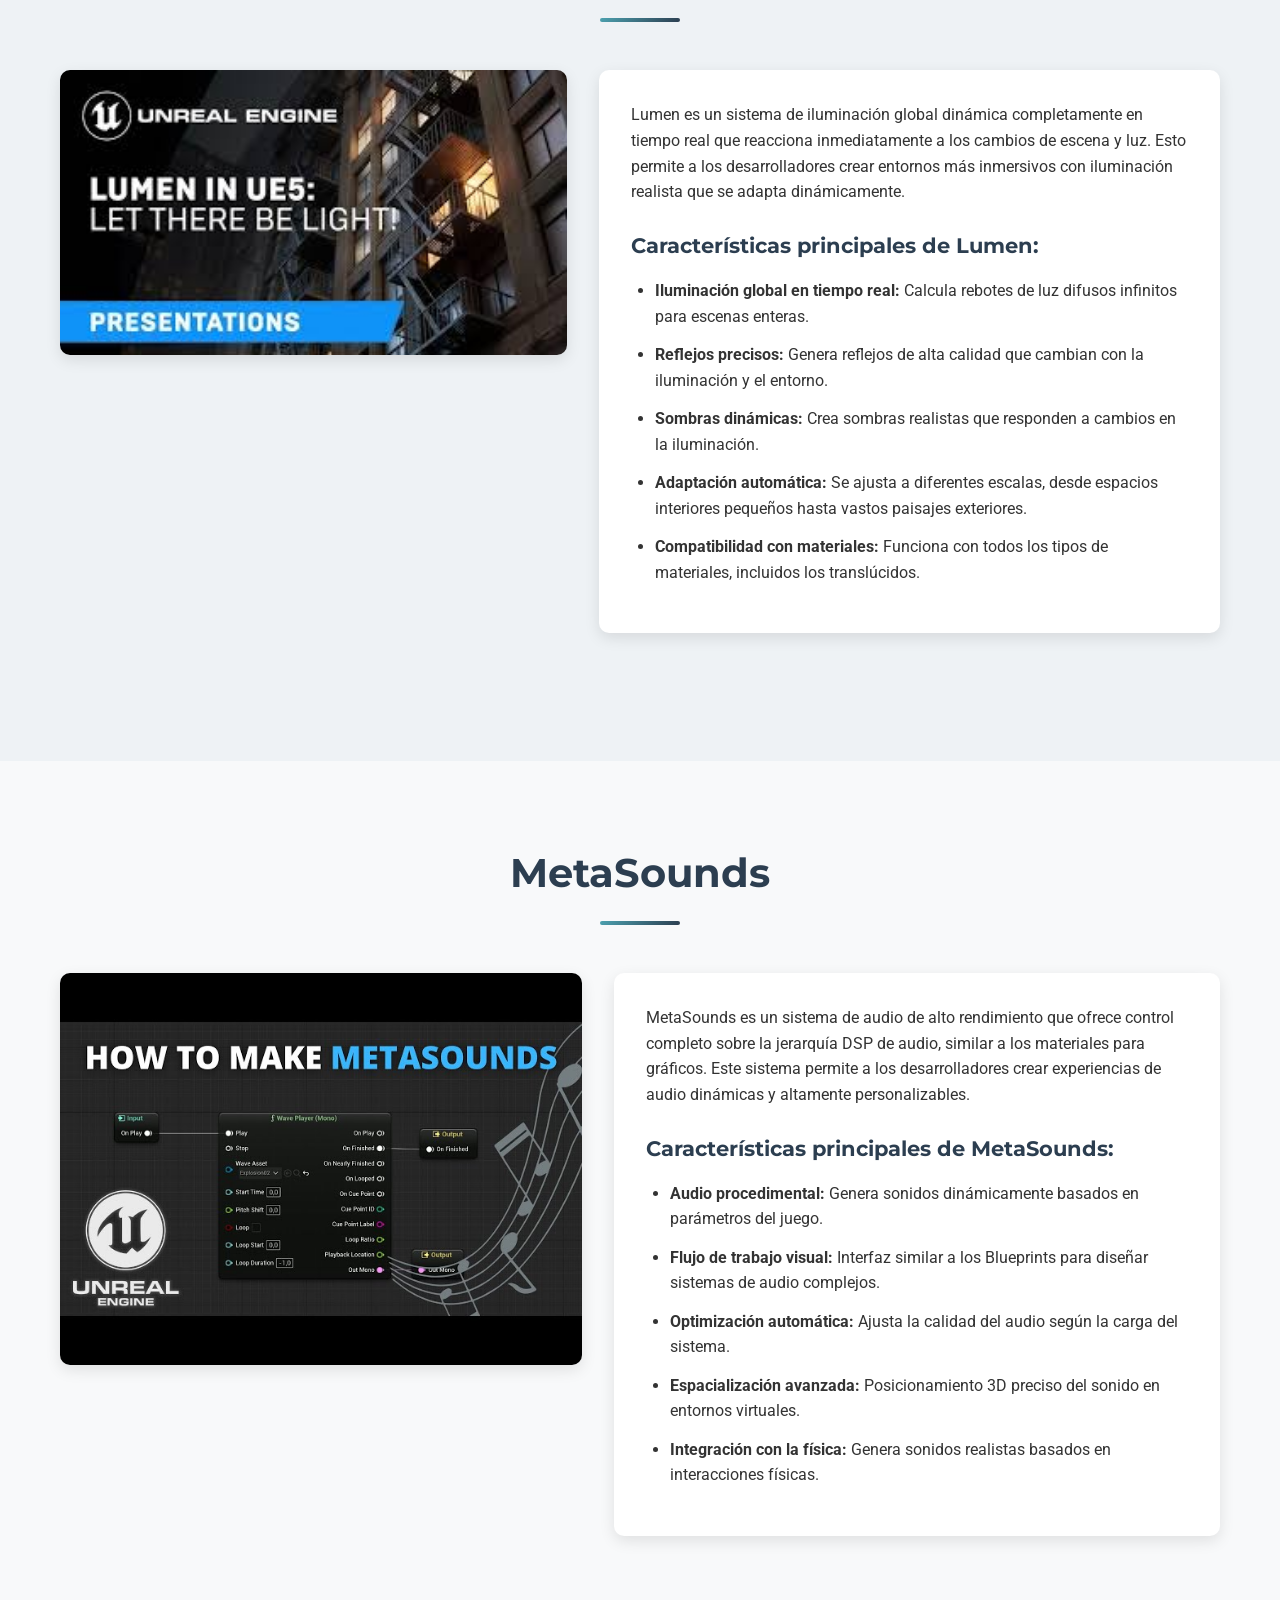
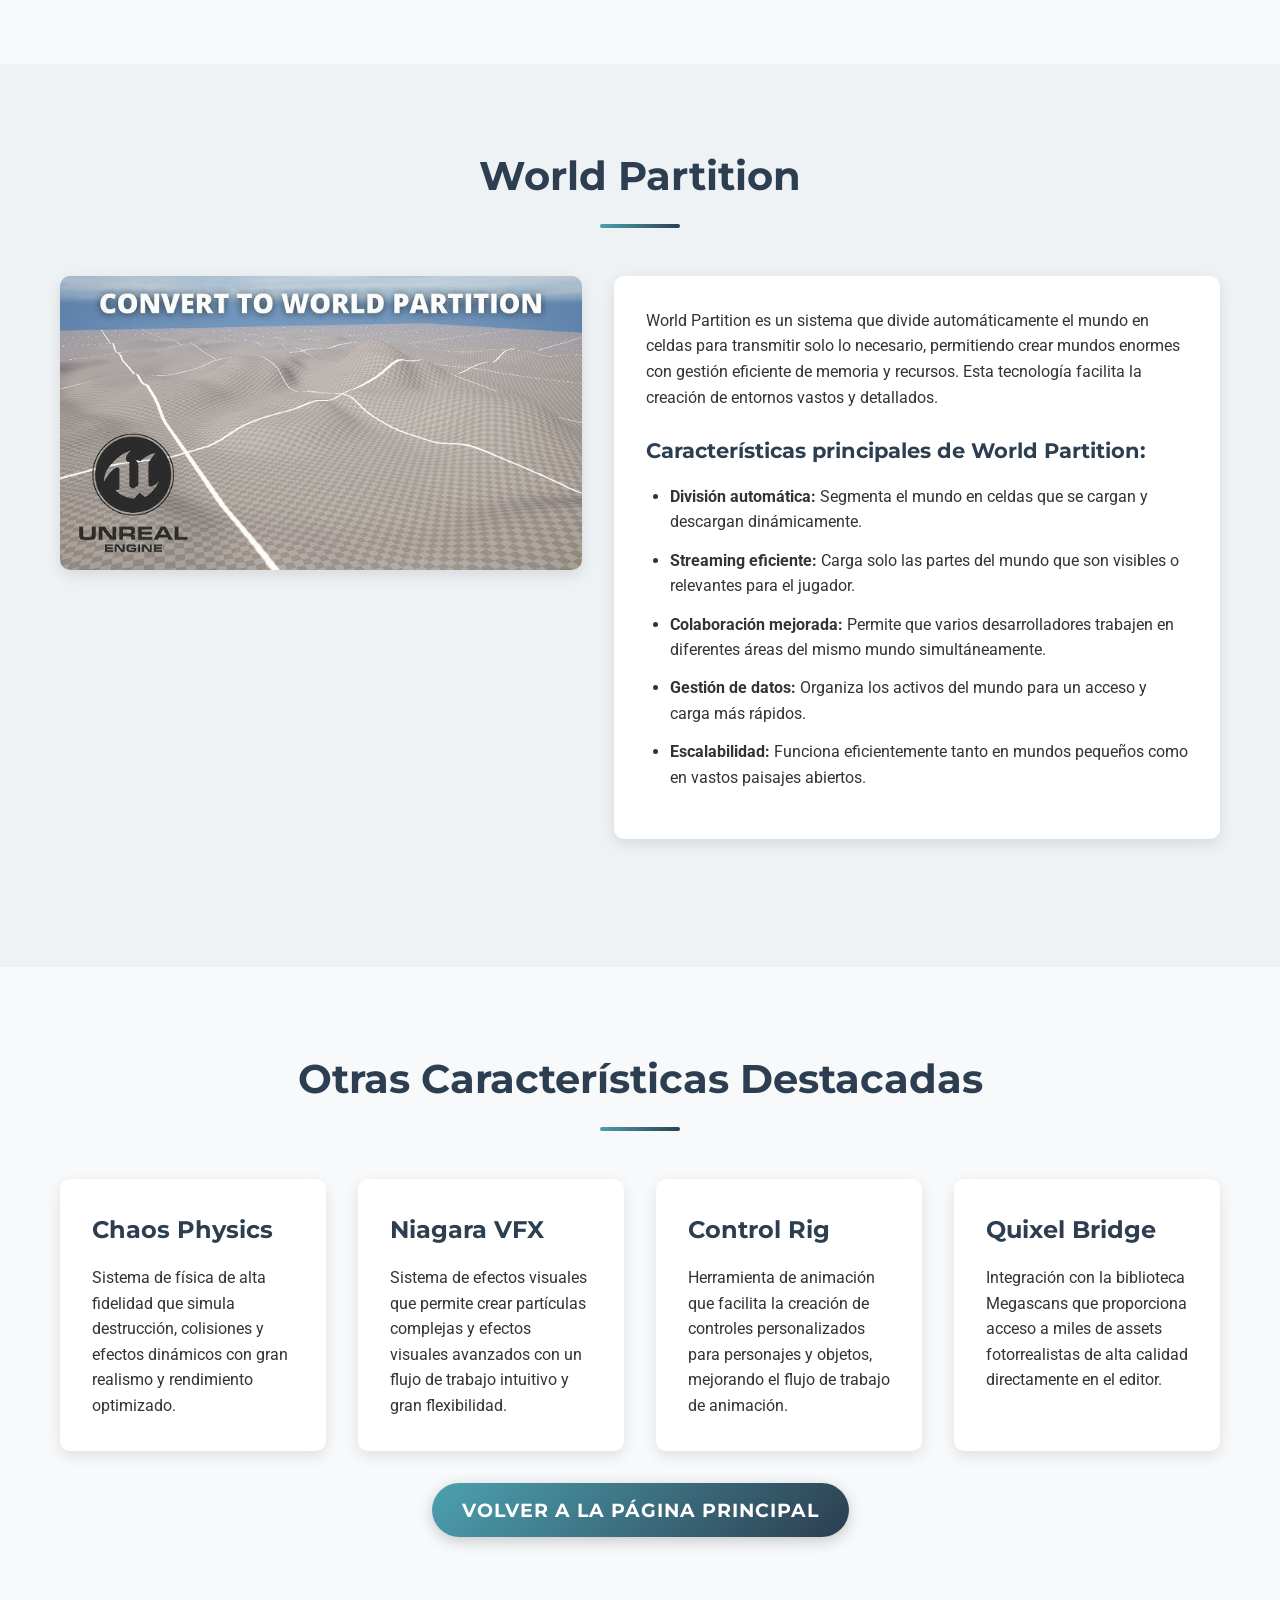
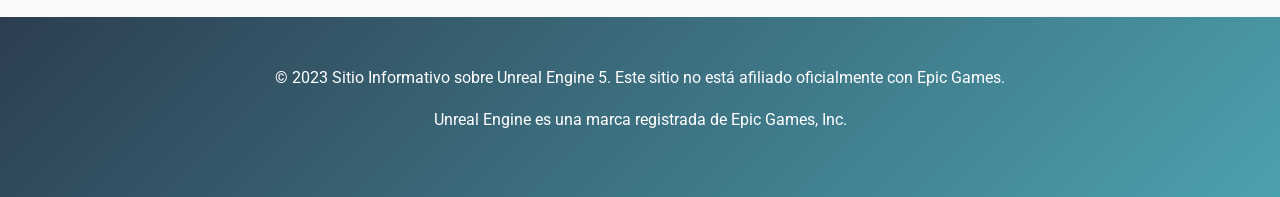
==== commit b855485d: "Updated website styles and added responsive design improvements" ====
--- a/caracteristicas-principales.html
+++ b/caracteristicas-principales.html
@@ -16,6 +16,11 @@
         <div class="navbar__logo">
             <img src="https://upload.wikimedia.org/wikipedia/commons/d/da/Unreal_Engine_Logo.svg" alt="Logo Unreal Engine">
             <span>Unreal Engine 5</span>
+        </div>
+        <div class="navbar__toggle">
+            <span></span>
+            <span></span>
+            <span></span>
         </div>
         <ul class="navbar__list">
             <li class="navbar__item"><a href="index.html#inicio">Inicio</a></li>
--- a/style.css
+++ b/style.css
@@ -48,6 +48,7 @@
     color: var(--text-color);
     background-color: var(--bg-color);
     transition: background-color var(--transition-time) ease, color var(--transition-time) ease;
+    padding-top: 80px; /* Añadido para compensar el espacio del navbar fijo */
 }
 
 .container {
@@ -59,17 +60,19 @@
 /* Estilos para el navbar - Estilo Unreal Engine */
 .navbar {
     background: linear-gradient(135deg, var(--navbar-gradient-start) 0%, var(--navbar-gradient-end) 100%);
-    padding: 1rem 0;
     box-shadow: 0 4px 20px var(--navbar-shadow);
-    position: sticky;
+    position: fixed; /* Cambiado de sticky a fixed para asegurar que se mantenga en la parte superior */
     top: 0;
-    z-index: 100;
+    left: 0;
+    right: 0;
+    width: 100%;
+    z-index: 1000; /* Aumentado para asegurar que esté por encima de otros elementos */
     display: flex;
     justify-content: space-between;
     align-items: center;
     padding: 1rem 2rem;
     border-bottom: 1px solid rgba(0, 168, 232, 0.5);
-    transition: background var(--transition-time) ease, box-shadow var(--transition-time) ease;
+    transition: all var(--transition-time) ease;
 }
 
 /* Aseguramos que la navbar mantenga su estilo en modo oscuro */
@@ -1001,24 +1004,81 @@
     margin-top: 2rem;
 }
 
+/* Hamburger menu icon */
+.navbar__toggle {
+    display: none;
+    flex-direction: column;
+    justify-content: space-between;
+    width: 30px;
+    height: 21px;
+    cursor: pointer;
+    z-index: 200;
+    position: absolute;
+    top: 20px;
+    right: 20px;
+}
+
+.navbar__toggle span {
+    display: block;
+    height: 3px;
+    width: 100%;
+    background-color: white;
+    border-radius: 3px;
+    transition: all 0.3s ease;
+}
+
 /* Responsive design */
 @media (max-width: 768px) {
     .navbar {
-        flex-direction: column;
-        padding: 1rem;
+        flex-direction: row;
+        justify-content: space-between;
+        padding: 0.8rem 1rem;
+        position: fixed;
+        top: 0;
+        left: 0;
+        width: 100%;
+        z-index: 1000;
+        transition: all 0.3s ease, transform 0.4s ease;
+        background: linear-gradient(135deg, var(--navbar-gradient-start) 0%, var(--navbar-gradient-end) 100%);
     }
     
     .navbar__logo {
-        margin-bottom: 1rem;
+        margin-bottom: 0;
+        z-index: 200;
+    }
+    
+    .navbar__toggle {
+        display: flex;
     }
     
     .navbar__list {
         flex-direction: column;
         align-items: center;
+        position: fixed;
+        top: 0;
+        right: -100%;
+        width: 80%;
+        height: 100vh;
+        background: linear-gradient(135deg, var(--navbar-gradient-start) 0%, var(--navbar-gradient-end) 100%);
+        padding-top: 80px;
+        transition: right 0.3s ease;
+        z-index: 100;
+        box-shadow: -5px 0 15px rgba(0, 0, 0, 0.2);
+    }
+    
+    .navbar__list.active {
+        right: 0;
     }
     
     .navbar__item {
-        margin: 0.5rem 0;
+        margin: 1rem 0;
+        width: 100%;
+        text-align: center;
+    }
+    
+    .navbar__item a {
+        display: block;
+        padding: 1rem;
     }
     
     .hero__content h1 {
@@ -1031,6 +1091,58 @@
     
     .section__title {
         font-size: 2rem;
+    }
+    
+    /* Hamburger menu animation */
+    .navbar__toggle {
+        display: flex;
+        flex-direction: column;
+        justify-content: space-between;
+        width: 30px;
+        height: 21px;
+        background: transparent;
+        border: none;
+        cursor: pointer;
+        padding: 0;
+        z-index: 200;
+    }
+    
+    .navbar__toggle span {
+        width: 100%;
+        height: 3px;
+        background-color: white;
+        border-radius: 3px;
+        transition: all 0.3s ease;
+        box-shadow: 0 0 5px rgba(0, 168, 232, 0.5);
+    }
+    
+    .navbar__toggle.active span:nth-child(1) {
+        transform: translateY(9px) rotate(45deg);
+    }
+    
+    .navbar__toggle.active span:nth-child(2) {
+        opacity: 0;
+    }
+    
+    .navbar__toggle.active span:nth-child(3) {
+        transform: translateY(-9px) rotate(-45deg);
+    }
+    
+    /* Mejora para la navegación en scroll en dispositivos móviles */
+    .navbar {
+        transition: transform 0.3s ease, background-color 0.3s ease, box-shadow 0.3s ease;
+    }
+    
+    /* Efecto de ocultar navbar al hacer scroll hacia abajo y mostrar al hacer scroll hacia arriba */
+    .navbar--hidden {
+        transform: translateY(-100%);
+    }
+    
+    /* Estilo para navbar cuando se hace scroll */
+    .navbar--scrolled {
+        background: linear-gradient(135deg, rgba(13, 27, 42, 0.95) 0%, rgba(0, 168, 232, 0.95) 100%);
+        box-shadow: 0 4px 15px rgba(0, 0, 0, 0.3);
+        padding: 0.6rem 1rem;
     }
 }
 
